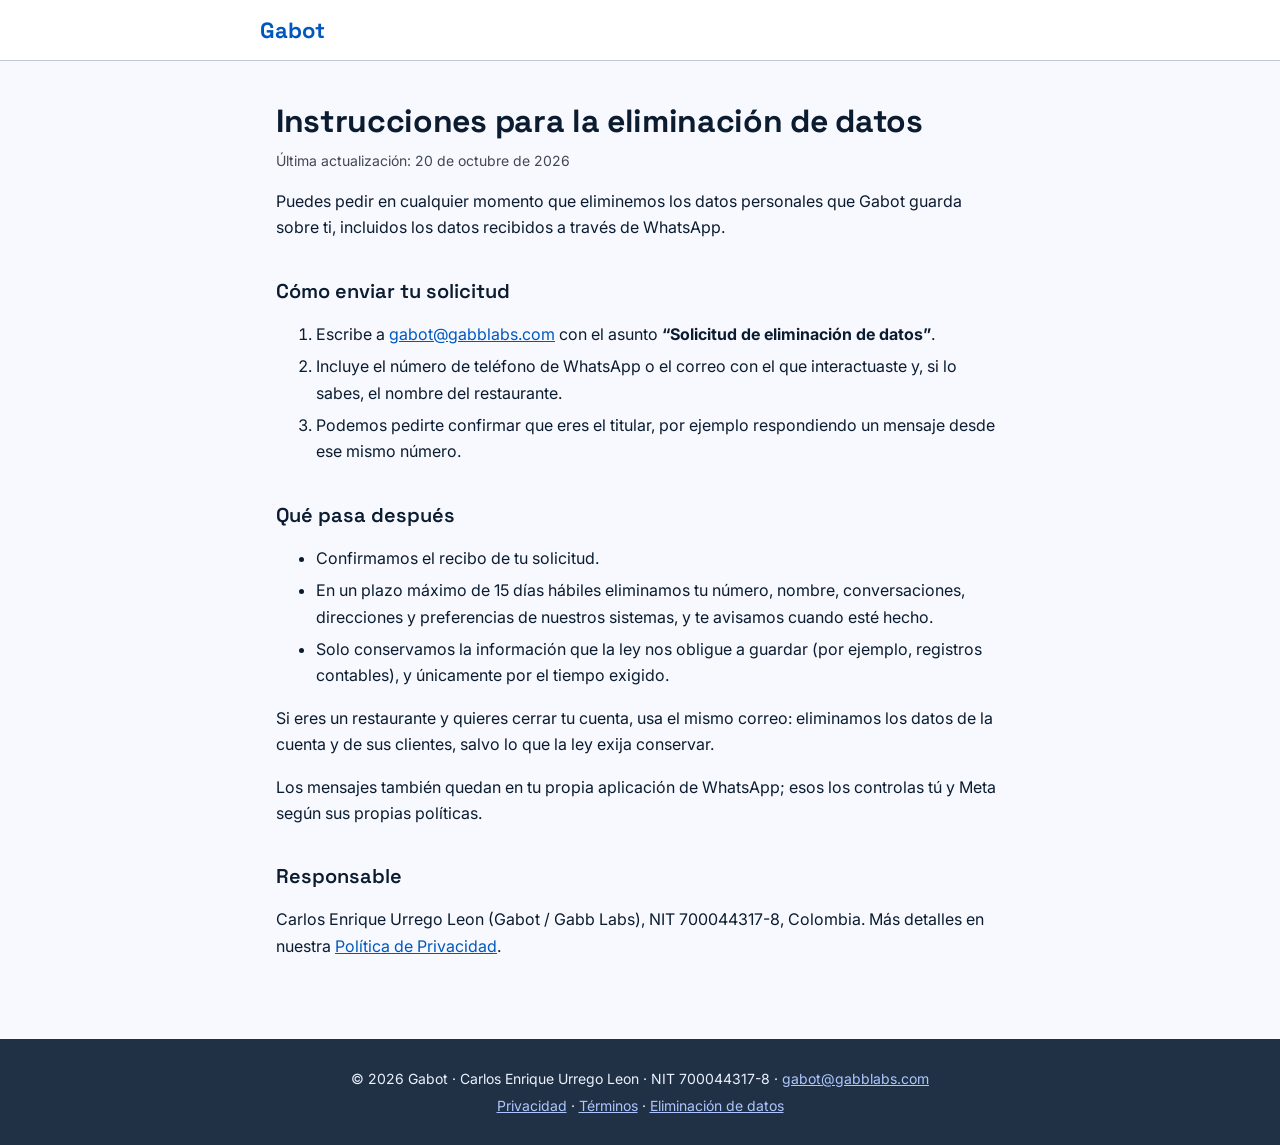
==== eliminacion-datos.html @ db0290d5 "feat: add privacy, terms and data deletion pages Required by Meta to publish the WhatsApp app (gabbo" ====
<!DOCTYPE html>
<html lang="es">
<head>
  <meta charset="UTF-8" />
  <meta name="viewport" content="width=device-width, initial-scale=1.0" />
  <title>Eliminación de Datos — Gabot</title>
  <meta name="description" content="Cómo solicitar la eliminación de tus datos personales en Gabot." />
  <meta name="robots" content="index, follow" />
  <link rel="stylesheet" href="/legal.css" />
</head>
<body>
<header class="top">
  <a href="/" class="brand" aria-label="Gabot — Inicio">Gabot</a>
</header>

<main>
  <h1>Instrucciones para la eliminación de datos</h1>
  <p class="meta">Última actualización: 20 de octubre de 2026</p>

  <p>Puedes pedir en cualquier momento que eliminemos los datos personales que Gabot guarda sobre ti, incluidos los datos recibidos a través de WhatsApp.</p>

  <h2>Cómo enviar tu solicitud</h2>
  <ol>
    <li>Escribe a <a href="mailto:gabot@gabblabs.com?subject=Solicitud%20de%20eliminaci%C3%B3n%20de%20datos">gabot@gabblabs.com</a> con el asunto <strong>“Solicitud de eliminación de datos”</strong>.</li>
    <li>Incluye el número de teléfono de WhatsApp o el correo con el que interactuaste y, si lo sabes, el nombre del restaurante.</li>
    <li>Podemos pedirte confirmar que eres el titular, por ejemplo respondiendo un mensaje desde ese mismo número.</li>
  </ol>

  <h2>Qué pasa después</h2>
  <ul>
    <li>Confirmamos el recibo de tu solicitud.</li>
    <li>En un plazo máximo de 15 días hábiles eliminamos tu número, nombre, conversaciones, direcciones y preferencias de nuestros sistemas, y te avisamos cuando esté hecho.</li>
    <li>Solo conservamos la información que la ley nos obligue a guardar (por ejemplo, registros contables), y únicamente por el tiempo exigido.</li>
  </ul>
  <p>Si eres un restaurante y quieres cerrar tu cuenta, usa el mismo correo: eliminamos los datos de la cuenta y de sus clientes, salvo lo que la ley exija conservar.</p>
  <p>Los mensajes también quedan en tu propia aplicación de WhatsApp; esos los controlas tú y Meta según sus propias políticas.</p>

  <h2>Responsable</h2>
  <p>Carlos Enrique Urrego Leon (Gabot / Gabb Labs), NIT 700044317-8, Colombia. Más detalles en nuestra <a href="/privacidad.html">Política de Privacidad</a>.</p>
</main>

<footer class="bottom">
  <p>&copy; 2026 Gabot · Carlos Enrique Urrego Leon · NIT 700044317-8 · <a href="mailto:gabot@gabblabs.com">gabot@gabblabs.com</a></p>
  <p><a href="/privacidad.html">Privacidad</a> · <a href="/terminos.html">Términos</a> · <a href="/eliminacion-datos.html">Eliminación de datos</a></p>
</footer>
</body>
</html>
---- legal.css ----
/* Shared styles for legal pages (privacidad, terminos, eliminacion-datos). Tokens match index.html. */
@import url("https://fonts.googleapis.com/css2?family=Inter:wght@400;600&family=Space+Grotesk:wght@600;700&display=swap");

:root {
  --primary: #0058be;
  --on-surface: #0b1c30;
  --on-surface-variant: #424754;
  --surface: #f8f9ff;
  --outline-variant: #c2c6d6;
  --inverse-surface: #213145;
  --inverse-on-surface: #eaf1ff;
}

* { box-sizing: border-box; }
body {
  margin: 0;
  background: var(--surface);
  color: var(--on-surface);
  font: 16px/1.65 Inter, system-ui, sans-serif;
}
a { color: var(--primary); }

.top {
  border-bottom: 1px solid var(--outline-variant);
  padding: 16px;
  background: #fff;
}
.brand {
  font: 700 22px Space Grotesk, sans-serif;
  text-decoration: none;
  max-width: 760px;
  display: block;
  margin: 0 auto;
}

main { max-width: 760px; margin: 0 auto; padding: 40px 16px 64px; }
h1 { font: 700 32px/1.25 Space Grotesk, sans-serif; margin: 0 0 8px; letter-spacing: -0.01em; }
h2 { font: 600 20px/1.4 Space Grotesk, sans-serif; margin: 36px 0 8px; }
.meta { color: var(--on-surface-variant); font-size: 14px; margin-top: 0; }
.facts { list-style: none; padding: 16px 20px; background: #fff; border: 1px solid var(--outline-variant); border-radius: 12px; }
li { margin: 6px 0; }

.bottom {
  background: var(--inverse-surface);
  color: var(--inverse-on-surface);
  font-size: 14px;
  text-align: center;
  padding: 24px 16px;
}
.bottom a { color: #adc6ff; }
.bottom p { margin: 4px 0; }
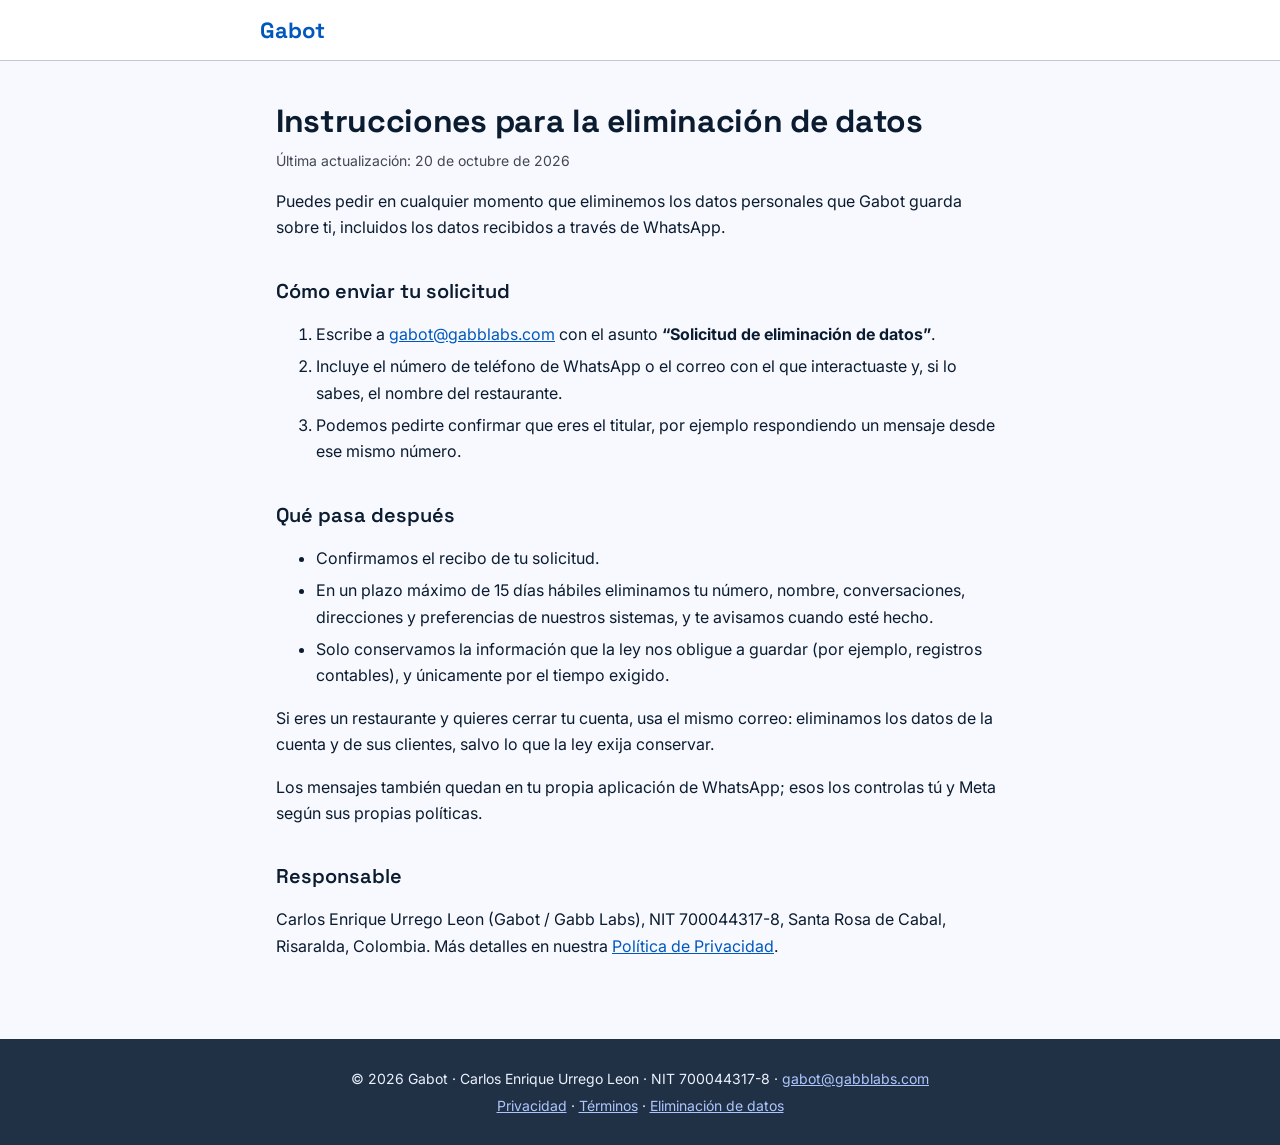
==== commit 5f24fe1a: "fix: add postal address to legal pages Co-Authored-By: Claude Opus 5.5 <noreply@anthropic.com>" ====
--- a/eliminacion-datos.html
+++ b/eliminacion-datos.html
@@ -36,7 +36,7 @@
   <p>Los mensajes también quedan en tu propia aplicación de WhatsApp; esos los controlas tú y Meta según sus propias políticas.</p>
 
   <h2>Responsable</h2>
-  <p>Carlos Enrique Urrego Leon (Gabot / Gabb Labs), NIT 700044317-8, Colombia. Más detalles en nuestra <a href="/privacidad.html">Política de Privacidad</a>.</p>
+  <p>Carlos Enrique Urrego Leon (Gabot / Gabb Labs), NIT 700044317-8, Santa Rosa de Cabal, Risaralda, Colombia. Más detalles en nuestra <a href="/privacidad.html">Política de Privacidad</a>.</p>
 </main>
 
 <footer class="bottom">
